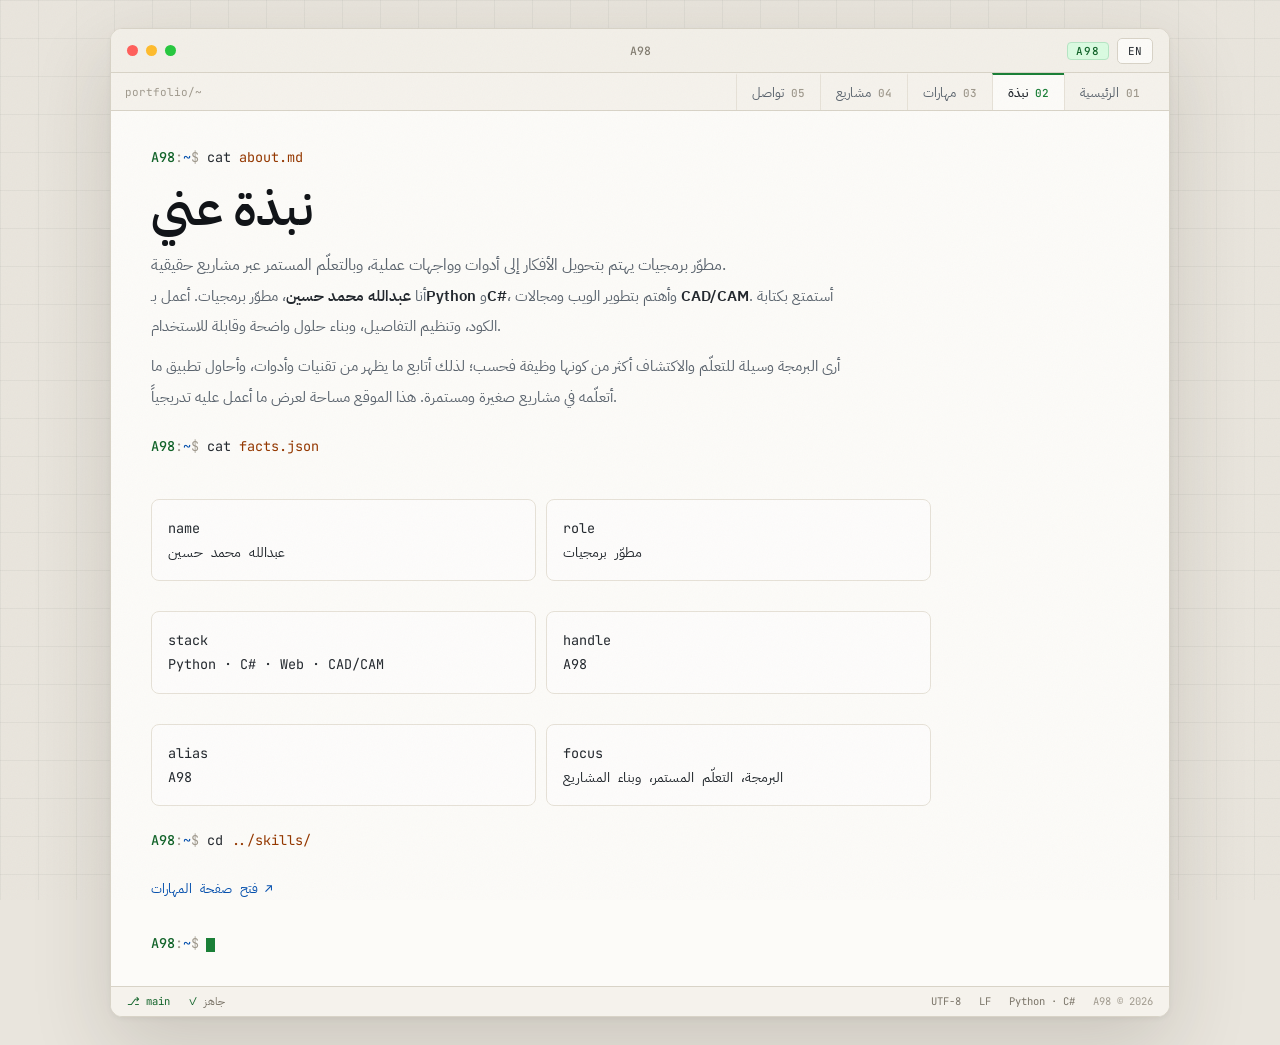
==== about.html @ c4193951 "Add files via upload" ====
<!DOCTYPE html><html lang="ar" dir="rtl"><head><meta charset="UTF-8"><meta name="viewport" content="width=device-width, initial-scale=1.0"><title>نبذة — عبدالله محمد حسين</title><meta name="description" content="نبذة عن عبدالله محمد حسين (A98)، مطوّر برمجيات مهتم بـPython وC# وتطوير الويب ومجال CAD/CAM."><meta name="theme-color" content="#e9e5dd"><link rel="icon" href="data:image/svg+xml,<svg xmlns='http://www.w3.org/2000/svg' viewBox='0 0 64 64'><rect width='64' height='64' rx='12' fill='%23fcfbf8'/><text x='10' y='42' font-family='monospace' font-size='28' fill='%231a7f37'>%3E_</text></svg>"><link rel="preconnect" href="https://fonts.googleapis.com"><link rel="preconnect" href="https://fonts.gstatic.com" crossorigin><link href="https://fonts.googleapis.com/css2?family=IBM+Plex+Sans+Arabic:wght@400;500;600;700&family=JetBrains+Mono:wght@400;500;700&display=swap" rel="stylesheet"><link rel="stylesheet" href="assets/css/styles.css"><script src="assets/js/main.js" defer></script></head><body><div class="grain" aria-hidden="true"><svg xmlns="http://www.w3.org/2000/svg"><filter id="paper-grain"><feTurbulence type="fractalNoise" baseFrequency="0.8" numOctaves="2" stitchTiles="stitch"/></filter><rect width="100%" height="100%" filter="url(#paper-grain)"/></svg></div><div class="page"><div class="window"><header class="titlebar"><div class="lights" aria-hidden="true"><span></span><span></span><span></span></div><span class="window-title">A98</span><div class="header-actions"><span class="window-badge">A98</span><div class="lang-switcher" aria-label="حدد اللغة"><button class="lang-btn" data-lang="en" aria-pressed="true">EN</button></div></div></header><nav class="tabbar" aria-label="التنقل الرئيسي"><div class="tabs"><a class="tab" href="index.html"><span class="tab-icon">01</span>الرئيسية</a><a class="tab active" href="about.html" aria-current="page"><span class="tab-icon">02</span>نبذة</a><a class="tab" href="skills.html"><span class="tab-icon">03</span>مهارات</a><a class="tab" href="projects.html"><span class="tab-icon">04</span>مشاريع</a><a class="tab" href="contact.html"><span class="tab-icon">05</span>تواصل</a></div><span class="tabbar-hint">~/portfolio</span></nav><main class="terminal"><div class="cmd-line"><span class="user">A98</span><span class="punct">:</span><span class="path">~</span><span class="punct">$</span> <span class="command">cat</span> <span class="flag">about.md</span></div><div class="page-body"><h1 class="page-title">نبذة عني</h1><p class="page-lead">مطوّر برمجيات يهتم بتحويل الأفكار إلى أدوات وواجهات عملية، وبالتعلّم المستمر عبر مشاريع حقيقية.</p><div class="prose"><p>أنا <strong>عبدالله محمد حسين</strong>، مطوّر برمجيات. أعمل بـ<strong>Python</strong> و<strong>C#</strong>، وأهتم بتطوير الويب ومجالات <strong>CAD/CAM</strong>. أستمتع بكتابة الكود، وتنظيم التفاصيل، وبناء حلول واضحة وقابلة للاستخدام.</p><p>أرى البرمجة وسيلة للتعلّم والاكتشاف أكثر من كونها وظيفة فحسب؛ لذلك أتابع ما يظهر من تقنيات وأدوات، وأحاول تطبيق ما أتعلّمه في مشاريع صغيرة ومستمرة. هذا الموقع مساحة لعرض ما أعمل عليه تدريجياً.</p></div></div><div class="cmd-line"><span class="user">A98</span><span class="punct">:</span><span class="path">~</span><span class="punct">$</span> <span class="command">cat</span> <span class="flag">facts.json</span></div><dl class="facts"><div class="fact"><dt>name</dt><dd>عبدالله محمد حسين</dd></div><div class="fact"><dt>role</dt><dd>مطوّر برمجيات</dd></div><div class="fact"><dt>stack</dt><dd>Python · C# · Web · CAD/CAM</dd></div><div class="fact"><dt>handle</dt><dd class="ltr">A98</dd></div><div class="fact"><dt>alias</dt><dd>A98</dd></div><div class="fact"><dt>focus</dt><dd>البرمجة، التعلّم المستمر، وبناء المشاريع</dd></div></dl><div class="cmd-line"><span class="user">A98</span><span class="punct">:</span><span class="path">~</span><span class="punct">$</span> <span class="command">cd</span> <span class="flag">../skills/</span></div><div class="out"><a class="cmd-link" href="skills.html">فتح صفحة المهارات <span aria-hidden="true">↗</span></a></div><div class="cmd-line last"><span class="user">A98</span><span class="punct">:</span><span class="path">~</span><span class="punct">$</span><span class="cursor" aria-hidden="true"></span></div></main><footer class="statusbar"><div class="sb-group"><span class="sb-branch">⎇ main</span><span class="sb-ok sb-hide">جاهز</span></div><div class="sb-group sb-right"><span class="sb-hide">UTF-8</span><span class="sb-hide">LF</span><span>Python · C#</span><span>A98 © 2026</span></div></footer></div></div></body>
---- assets/css/styles.css ----
:root{--page:#e9e5dd;--window:#fcfbf8;--chrome:#f2efe8;--chrome-soft:#f5f2ec;--border:#d8d3c7;--border-soft:#e6e1d7;--text:#24292f;--bright:#111418;--muted:#5b646e;--green:#1a7f37;--green-deep:#116329;--green-soft:#dafbe1;--blue:#0550ae;--rust:#953800;--red:#cf222e;--mono:"JetBrains Mono","IBM Plex Sans Arabic",monospace;--sans:"IBM Plex Sans Arabic",system-ui,sans-serif}
*{margin:0;padding:0;box-sizing:border-box}
html{scroll-behavior:smooth}
body{font-family:var(--sans);background:var(--page);color:var(--text);line-height:1.7;overflow-x:hidden}
body::before{content:"";position:fixed;inset:0;z-index:0;pointer-events:none;background-image:linear-gradient(rgba(31,35,40,.045)1px,transparent 1px),linear-gradient(90deg,rgba(31,35,40,.045)1px,transparent 1px);background-size:38px 38px}
.grain{position:fixed;inset:0;z-index:50;pointer-events:none;opacity:.032;mix-blend-mode:multiply}
.grain svg{width:100%;height:100%;display:block}
.ltr{direction:ltr;unicode-bidi:isolate}
::selection{background:#bff0cc;color:#111418}
a:focus-visible,button:focus-visible,input:focus-visible,textarea:focus-visible{outline:2px solid var(--green);outline-offset:3px}
.page{position:relative;z-index:1;display:flex;align-items:center;justify-content:center;padding:28px 20px}
.window{direction:ltr;width:min(1060px,100%);border:1px solid var(--border);border-radius:12px;background:var(--window);box-shadow:0 30px 80px rgba(48,42,30,.16),0 2px 6px rgba(48,42,30,.06);overflow:hidden}
.titlebar{display:grid;grid-template-columns:1fr auto 1fr;align-items:center;height:44px;padding:0 16px;background:var(--chrome);border-bottom:1px solid var(--border)}
.header-actions{grid-column:3;display:flex;align-items:center;gap:8px;justify-self:end}
.lights{display:flex;gap:8px}
.lights span{width:11px;height:11px;border-radius:50%;background:#ded9cd}
.lights span:nth-child(1){background:#ff605c}
.lights span:nth-child(2){background:#febc2e}
.lights span:nth-child(3){background:#28c840}
.window-title{font:500 11.5px var(--mono);color:#837d71;white-space:nowrap}
.window-badge{font:500 11px var(--mono);letter-spacing:.08em;color:var(--green-deep);background:var(--green-soft);border:1px solid #b6e5c4;padding:1px 8px;border-radius:4px}
.tabbar{display:flex;align-items:stretch;height:38px;padding:0 14px;background:var(--chrome-soft);border-bottom:1px solid var(--border);direction:rtl}
.tabs{display:flex;align-items:stretch;flex:1;min-width:0;overflow-x:auto;scrollbar-width:none}
.tabs::-webkit-scrollbar{display:none}
.tab{display:flex;align-items:center;gap:7px;padding:0 15px;border-top:2px solid transparent;border-inline-end:1px solid var(--border-soft);color:var(--muted);font:400 12.5px var(--sans);text-decoration:none;white-space:nowrap;transition:color .2s,background .2s}
.tab:hover{color:var(--text);background:rgba(31,35,40,.035)}
.tab.active{background:var(--window);border-top-color:var(--green);color:var(--text);font-weight:500}
.tab-icon{font:500 11px var(--mono);color:#a09a8e}
.tab.active .tab-icon{color:var(--green)}
.tabbar-hint{display:flex;align-items:center;flex:none;padding-inline-start:14px;color:#a09a8e;font:400 11px var(--mono);white-space:nowrap}
.terminal{min-height:420px;padding:34px 40px 30px;font:400 13.5px/1.8 var(--mono);color:var(--text)}
.cmd-line{margin-top:22px}
.cmd-line:first-child{margin-top:0}
.user{color:var(--green-deep);font-weight:500}
.punct{color:#a09a8e}
.path{color:var(--blue)}
.command{color:var(--text)}
.flag{color:var(--rust)}
.out{margin-top:8px;color:var(--muted);font:.95rem/1.95 var(--sans)}
.alias{display:inline-block;font:500 10.5px/1.5 var(--mono);color:var(--green-deep);background:var(--green-soft);border:1px solid #b6e5c4;border-radius:4px;padding:1px 7px}
.hero-block{margin-top:10px;max-width:780px}
.hero-kicker{display:flex;align-items:center;flex-wrap:wrap;gap:10px;color:var(--muted);font:.9rem var(--sans)}
.hero-title{margin-top:8px;color:var(--bright);font:600 clamp(2.6rem,5.7vw,4.4rem)/1.3 var(--sans)}
.hero-copy{max-width:660px;margin-top:12px;color:var(--muted);font:400 1rem/1.95 var(--sans)}
.hero-copy strong{color:var(--text);font-weight:600}
.chips{display:flex;flex-wrap:wrap;gap:8px;margin-top:16px;list-style:none}
.chip{font:400 11px var(--mono);color:var(--green-deep);background:var(--green-soft);border:1px solid #b6e5c4;border-radius:4px;padding:2px 9px;line-height:1.8}
.page-body{margin-top:8px}
.page-title{color:var(--bright);font:600 clamp(2rem,4.4vw,3rem)/1.35 var(--sans)}
.page-lead{max-width:680px;margin-top:8px;color:var(--muted);font:400 .98rem/1.95 var(--sans)}
.prose{max-width:690px;color:var(--muted);font:400 .95rem/2 var(--sans)}
.prose p+p{margin-top:10px}
.prose strong{color:var(--text);font-weight:600}
.cmd-link{display:inline-flex;align-items:center;gap:7px;margin-top:18px;padding-bottom:2px;border-bottom:1px solid transparent;color:var(--blue);font:400 12.5px var(--mono);text-decoration:none;transition:color .2s,border-color .2s}
.cmd-link:hover{color:var(--green-deep);border-bottom-color:#8fcf9f}
.facts,.dir-grid,.contact-grid,.form-grid{display:grid;grid-template-columns:repeat(2,minmax(0,1fr));gap:10px}
.facts{max-width:780px;margin-top:20px}
.dir-grid{max-width:820px;margin-top:10px}
.contact-grid{max-width:860px;margin-top:20px}
.form-grid{margin-top:10px}
.card-grid{display:grid;grid-template-columns:repeat(3,minmax(0,1fr));gap:10px;max-width:900px;margin-top:20px}
.card-grid.cols-2{grid-template-columns:repeat(2,minmax(0,1fr));max-width:860px}
.card,.fact,.empty-state,.dir-item{padding:16px;border:1px solid var(--border-soft);border-radius:8px;background:rgba(255,255,255,.4)}
.card{margin-top:20px}
.fact{margin-top:20px}
.empty-state{max-width:760px;margin-top:20px;padding:34px 28px;border-style:dashed;background:rgba(255,255,255,.35)}
.dir-item{display:flex;flex-direction:column;gap:4px;text-decoration:none;transition:border-color .2s,background .2s,transform .2s}
.dir-item:hover{border-color:#8fcf9f;background:#f1fbf4;transform:translateY(-1px)}
.dir-top{display:flex;align-items:center;justify-content:space-between;gap:10px}
.dir-name{color:var(--blue);font:400 12.5px var(--mono);direction:ltr;unicode-bidi:isolate}
.dir-arrow{color:#a09a8e;font:400 12px var(--mono);transition:color .2s}
.dir-item:hover .dir-arrow{color:var(--green-deep)}
.dir-desc{color:var(--muted);font:400 .88rem/1.8 var(--sans)}
.card-meta{display:flex;align-items:center;justify-content:space-between;gap:8px;color:#8a8478;font:400 10.5px var(--mono)}
.card-meta .idx{color:#a9a397}
.card h2{margin-top:10px;color:var(--bright);font:600 1.08rem/1.6 var(--sans)}
.card p{margin-top:6px;color:var(--muted);font:400 .87rem/1.9 var(--sans)}
.card .chips{margin-top:10px}
.empty-kicker{display:inline-block;padding:1px 8px;border:1px solid #b6e5c4;border-radius:4px;color:var(--green-deep);background:var(--green-soft);font:400 10.5px var(--mono)}
.empty-state h2{margin-top:12px;color:var(--bright);font:600 clamp(1.7rem,3.5vw,2.3rem)/1.4 var(--sans)}
.empty-state p{max-width:540px;margin-top:8px;color:var(--muted);font:400 .92rem/1.95 var(--sans)}
.btn-row{display:flex;flex-wrap:wrap;gap:8px;margin-top:16px}
.btn,.social-link{display:inline-flex;align-items:center;justify-content:center;gap:7px;padding:8px 14px;border:1px solid var(--border);border-radius:5px;color:var(--text);font:500 12.5px var(--sans);text-decoration:none;cursor:pointer;transition:border-color .2s,background .2s,color .2s}
.btn{background:#fff}
.btn-primary{border-color:var(--text);background:var(--text);color:var(--window)}
.btn:hover,.social-link:hover{border-color:#8fcf9f;background:#f1fbf4;color:var(--green-deep)}
.btn-primary:hover{border-color:var(--green-deep);background:var(--green-deep);color:#fff}
.contact-card h2{margin-top:10px}
.contact-value{display:inline-block;margin-top:4px;border-bottom:1px solid transparent;color:var(--text);font:400 1.08rem var(--mono);text-decoration:none;transition:color .2s,border-color .2s}
.contact-value:hover{color:var(--green-deep);border-bottom-color:#8fcf9f}
.contact-note{margin-top:4px;color:var(--muted);font:400 .85rem/1.8 var(--sans)}
.social-link{padding:8px 10px;color:var(--blue);font:400 11.5px var(--mono)}
.social-link .arrow{color:#a09a8e;font-size:10px}
.social-grid.social-grid-wide{grid-template-columns:repeat(auto-fit,minmax(140px,1fr));max-width:860px;margin-top:10px}
.contact-form+.contact-note{margin-top:10px}
.lang-switcher{display:flex;align-items:center;gap:6px}
.lang-btn{padding:5px 10px;border:1px solid var(--border);border-radius:5px;background:var(--window);color:var(--text);font:400 11px var(--mono);cursor:pointer;transition:border-color .2s,background .2s}
.lang-btn:hover{border-color:var(--green);background:var(--green-soft);color:var(--green-deep)}
.lang-btn.active{border-color:var(--green);background:var(--green-soft);color:var(--green-deep)}
.copy-status{min-height:1.5em;max-width:860px;margin-top:10px;color:var(--green-deep);font:400 11px var(--mono)}
.copy-status.error{color:var(--red)}
.contact-form{max-width:820px;margin-top:10px}
.field{display:flex;flex-direction:column;gap:4px}
.field.full{grid-column:1/-1}
.field label{color:var(--muted);font:400 11px var(--mono)}
.field input,.field textarea{width:100%;padding:9px 11px;border:1px solid var(--border);border-radius:5px;background:rgba(255,255,255,.55);color:var(--text);font:.92rem var(--sans);outline:none;transition:border-color .2s,box-shadow .2s}
.field input:focus,.field textarea:focus{border-color:var(--green);box-shadow:0 0 0 3px rgba(26,127,55,.09)}
.field textarea{min-height:120px;resize:vertical;line-height:1.9}
.form-actions{display:flex;align-items:center;flex-wrap:wrap;gap:12px;margin-top:10px}
.form-status{color:var(--green-deep);font:400 11px var(--mono)}
.form-status.error{color:var(--red)}
.cursor{display:inline-block;width:9px;height:1.05em;margin-inline-start:7px;background:var(--green);vertical-align:text-bottom;animation:blink 1.1s steps(1) infinite}
@keyframes blink{0%,49%{opacity:1}50%,100%{opacity:0}}
.cmd-line.last{margin-top:28px;align-items:center}
.statusbar{display:flex;align-items:center;justify-content:space-between;gap:16px;height:30px;padding:0 16px;background:var(--chrome-soft);border-top:1px solid var(--border);font:400 10.5px var(--mono);color:#7b7569}
.sb-group{display:flex;align-items:center;gap:18px}
.sb-branch{color:var(--green-deep)}
.sb-ok::before{content:"✓ ";color:var(--green-deep)}
.sb-right span:last-child{color:#a09a8e}
@media (max-width:900px){.card-grid,.card-grid.cols-2{grid-template-columns:1fr}.contact-grid{grid-template-columns:1fr}}
@media (max-width:720px){.page{align-items:flex-start;padding:10px}.window{margin-block:auto;border-radius:10px}.titlebar{grid-template-columns:1fr auto;height:40px;padding:0 13px}.window-title{display:none}.tabbar{height:38px;padding:0 8px}.tab{padding:0 12px;font-size:12px}.tabbar-hint{display:none}.terminal{min-height:0;padding:22px 17px 24px;font-size:12px}.cmd-line{margin-top:18px}.hero-title{font-size:clamp(2.2rem,10vw,3.2rem)}.page-title{font-size:1.9rem}.hero-copy,.page-lead{font-size:.9rem}.prose,.out{font-size:.88rem}.dir-grid,.facts,.form-grid,.social-grid{grid-template-columns:1fr}.card{padding:14px}.empty-state{padding:26px 18px}.field input,.field textarea{font-size:16px}.statusbar{padding:0 12px;font-size:10px}.sb-group{gap:12px}.sb-hide{display:none}}
@media (max-width:480px){.chip{font-size:10.5px}.btn{font-size:12px}.card-meta{flex-wrap:wrap}}
@media (prefers-reduced-motion:reduce){html{scroll-behavior:auto}.cursor{animation:none}*,*::before,*::after{transition:none!important}}
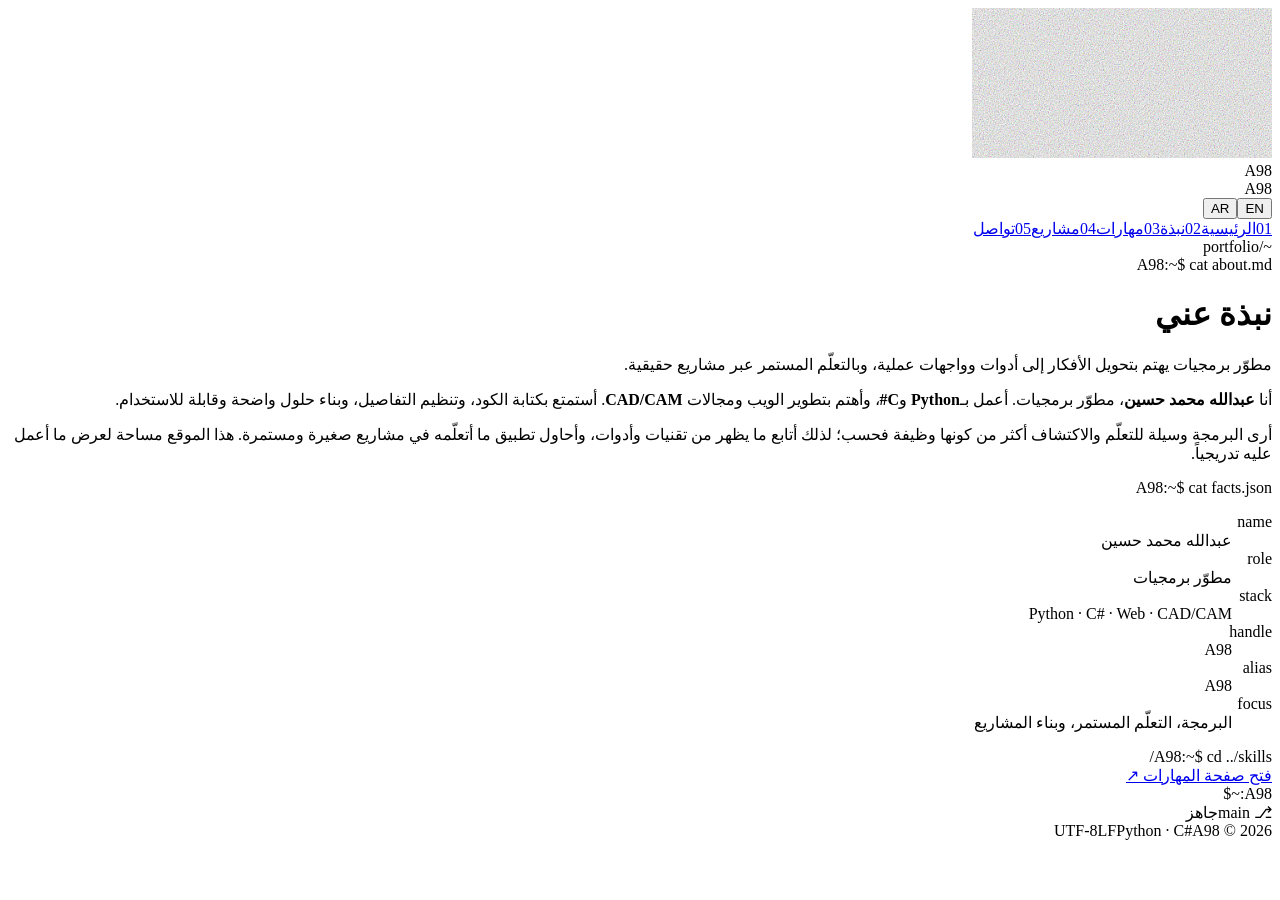
==== commit 2d902f5d: "Create about.html" ====
--- a/about.html
+++ b/about.html
@@ -1 +1 @@
-<!DOCTYPE html><html lang="ar" dir="rtl"><head><meta charset="UTF-8"><meta name="viewport" content="width=device-width, initial-scale=1.0"><title>نبذة — عبدالله محمد حسين</title><meta name="description" content="نبذة عن عبدالله محمد حسين (A98)، مطوّر برمجيات مهتم بـPython وC# وتطوير الويب ومجال CAD/CAM."><meta name="theme-color" content="#e9e5dd"><link rel="icon" href="data:image/svg+xml,<svg xmlns='http://www.w3.org/2000/svg' viewBox='0 0 64 64'><rect width='64' height='64' rx='12' fill='%23fcfbf8'/><text x='10' y='42' font-family='monospace' font-size='28' fill='%231a7f37'>%3E_</text></svg>"><link rel="preconnect" href="https://fonts.googleapis.com"><link rel="preconnect" href="https://fonts.gstatic.com" crossorigin><link href="https://fonts.googleapis.com/css2?family=IBM+Plex+Sans+Arabic:wght@400;500;600;700&family=JetBrains+Mono:wght@400;500;700&display=swap" rel="stylesheet"><link rel="stylesheet" href="assets/css/styles.css"><script src="assets/js/main.js" defer></script></head><body><div class="grain" aria-hidden="true"><svg xmlns="http://www.w3.org/2000/svg"><filter id="paper-grain"><feTurbulence type="fractalNoise" baseFrequency="0.8" numOctaves="2" stitchTiles="stitch"/></filter><rect width="100%" height="100%" filter="url(#paper-grain)"/></svg></div><div class="page"><div class="window"><header class="titlebar"><div class="lights" aria-hidden="true"><span></span><span></span><span></span></div><span class="window-title">A98</span><div class="header-actions"><span class="window-badge">A98</span><div class="lang-switcher" aria-label="حدد اللغة"><button class="lang-btn" data-lang="en" aria-pressed="true">EN</button></div></div></header><nav class="tabbar" aria-label="التنقل الرئيسي"><div class="tabs"><a class="tab" href="index.html"><span class="tab-icon">01</span>الرئيسية</a><a class="tab active" href="about.html" aria-current="page"><span class="tab-icon">02</span>نبذة</a><a class="tab" href="skills.html"><span class="tab-icon">03</span>مهارات</a><a class="tab" href="projects.html"><span class="tab-icon">04</span>مشاريع</a><a class="tab" href="contact.html"><span class="tab-icon">05</span>تواصل</a></div><span class="tabbar-hint">~/portfolio</span></nav><main class="terminal"><div class="cmd-line"><span class="user">A98</span><span class="punct">:</span><span class="path">~</span><span class="punct">$</span> <span class="command">cat</span> <span class="flag">about.md</span></div><div class="page-body"><h1 class="page-title">نبذة عني</h1><p class="page-lead">مطوّر برمجيات يهتم بتحويل الأفكار إلى أدوات وواجهات عملية، وبالتعلّم المستمر عبر مشاريع حقيقية.</p><div class="prose"><p>أنا <strong>عبدالله محمد حسين</strong>، مطوّر برمجيات. أعمل بـ<strong>Python</strong> و<strong>C#</strong>، وأهتم بتطوير الويب ومجالات <strong>CAD/CAM</strong>. أستمتع بكتابة الكود، وتنظيم التفاصيل، وبناء حلول واضحة وقابلة للاستخدام.</p><p>أرى البرمجة وسيلة للتعلّم والاكتشاف أكثر من كونها وظيفة فحسب؛ لذلك أتابع ما يظهر من تقنيات وأدوات، وأحاول تطبيق ما أتعلّمه في مشاريع صغيرة ومستمرة. هذا الموقع مساحة لعرض ما أعمل عليه تدريجياً.</p></div></div><div class="cmd-line"><span class="user">A98</span><span class="punct">:</span><span class="path">~</span><span class="punct">$</span> <span class="command">cat</span> <span class="flag">facts.json</span></div><dl class="facts"><div class="fact"><dt>name</dt><dd>عبدالله محمد حسين</dd></div><div class="fact"><dt>role</dt><dd>مطوّر برمجيات</dd></div><div class="fact"><dt>stack</dt><dd>Python · C# · Web · CAD/CAM</dd></div><div class="fact"><dt>handle</dt><dd class="ltr">A98</dd></div><div class="fact"><dt>alias</dt><dd>A98</dd></div><div class="fact"><dt>focus</dt><dd>البرمجة، التعلّم المستمر، وبناء المشاريع</dd></div></dl><div class="cmd-line"><span class="user">A98</span><span class="punct">:</span><span class="path">~</span><span class="punct">$</span> <span class="command">cd</span> <span class="flag">../skills/</span></div><div class="out"><a class="cmd-link" href="skills.html">فتح صفحة المهارات <span aria-hidden="true">↗</span></a></div><div class="cmd-line last"><span class="user">A98</span><span class="punct">:</span><span class="path">~</span><span class="punct">$</span><span class="cursor" aria-hidden="true"></span></div></main><footer class="statusbar"><div class="sb-group"><span class="sb-branch">⎇ main</span><span class="sb-ok sb-hide">جاهز</span></div><div class="sb-group sb-right"><span class="sb-hide">UTF-8</span><span class="sb-hide">LF</span><span>Python · C#</span><span>A98 © 2026</span></div></footer></div></div></body>+<!DOCTYPE html><html lang="ar" dir="rtl"><head><meta charset="UTF-8"><meta name="viewport" content="width=device-width, initial-scale=1.0"><title>نبذة — عبدالله محمد حسين</title><meta name="description" content="نبذة عن عبدالله محمد حسين (A98)، مطوّر برمجيات مهتم بـPython وC# وتطوير الويب ومجال CAD/CAM."><meta name="theme-color" content="#e9e5dd"><link rel="icon" href="data:image/svg+xml,<svg xmlns='http://www.w3.org/2000/svg' viewBox='0 0 64 64'><rect width='64' height='64' rx='12' fill='%23fcfbf8'/><text x='10' y='42' font-family='monospace' font-size='28' fill='%231a7f37'>%3E_</text></svg>"><link rel="preconnect" href="https://fonts.googleapis.com"><link rel="preconnect" href="https://fonts.gstatic.com" crossorigin><link href="https://fonts.googleapis.com/css2?family=IBM+Plex+Sans+Arabic:wght@400;500;600;700&family=JetBrains+Mono:wght@400;500;700&display=swap" rel="stylesheet"><link rel="stylesheet" href="assets/css/styles.css"><script src="assets/js/translations.js"></script><script src="assets/js/main.js" defer></script><meta property="og:title" content="نبذة — عبدالله محمد حسين"><meta property="og:description" content="نبذة عن عبدالله محمد حسين (A98)، مطوّر برمجيات مهتم بـPython وC# وتطوير الويب ومجال CAD/CAM."><meta property="og:type" content="website"><meta property="og:url" content="https://a98.dev/about.html"><meta name="twitter:card" content="summary_large_image"><meta name="twitter:title" content="نبذة — عبدالله محمد حسين"><meta name="twitter:description" content="نبذة عن عبدالله محمد حسين (A98)، مطوّر برمجيات مهتم بـPython وC# وتطوير الويب ومجال CAD/CAM."></head><body><div class="grain" aria-hidden="true"><svg xmlns="http://www.w3.org/2000/svg"><filter id="paper-grain"><feTurbulence type="fractalNoise" baseFrequency="0.8" numOctaves="2" stitchTiles="stitch"/></filter><rect width="100%" height="100%" filter="url(#paper-grain)"/></svg></div><div class="page"><div class="window"><header class="titlebar"><div class="lights" aria-hidden="true"><span></span><span></span><span></span></div><span class="window-title">A98</span><div class="header-actions"><span class="window-badge">A98</span><div class="lang-switcher" aria-label="حدد اللغة"><button class="lang-btn" data-lang="en" aria-pressed="true">EN</button><button class="lang-btn" data-lang="ar" aria-pressed="false">AR</button></div></div></header><nav class="tabbar" aria-label="التنقل الرئيسي"><div class="tabs"><a class="tab" href="index.html" data-key="nav_home"><span class="tab-icon">01</span>الرئيسية</a><a class="tab active" href="about.html" aria-current="page" data-key="nav_about"><span class="tab-icon">02</span>نبذة</a><a class="tab" href="skills.html" data-key="nav_skills"><span class="tab-icon">03</span>مهارات</a><a class="tab" href="projects.html" data-key="nav_projects"><span class="tab-icon">04</span>مشاريع</a><a class="tab" href="contact.html" data-key="nav_contact"><span class="tab-icon">05</span>تواصل</a></div><span class="tabbar-hint">~/portfolio</span></nav><main class="terminal"><div class="cmd-line"><span class="user">A98</span><span class="punct">:</span><span class="path">~</span><span class="punct">$</span> <span class="command">cat</span> <span class="flag">about.md</span></div><div class="page-body"><h1 class="page-title" data-key="page_about_title">نبذة عني</h1><p class="page-lead" data-key="page_about_lead">مطوّر برمجيات يهتم بتحويل الأفكار إلى أدوات وواجهات عملية، وبالتعلّم المستمر عبر مشاريع حقيقية.</p><div class="prose"><p data-key="about_prose_1">أنا <strong>عبدالله محمد حسين</strong>، مطوّر برمجيات. أعمل بـ<strong>Python</strong> و<strong>C#</strong>، وأهتم بتطوير الويب ومجالات <strong>CAD/CAM</strong>. أستمتع بكتابة الكود، وتنظيم التفاصيل، وبناء حلول واضحة وقابلة للاستخدام.</p><p data-key="about_prose_2">أرى البرمجة وسيلة للتعلّم والاكتشاف أكثر من كونها وظيفة فحسب؛ لذلك أتابع ما يظهر من تقنيات وأدوات، وأحاول تطبيق ما أتعلّمه في مشاريع صغيرة ومستمرة. هذا الموقع مساحة لعرض ما أعمل عليه تدريجياً.</p></div></div><div class="cmd-line"><span class="user">A98</span><span class="punct">:</span><span class="path">~</span><span class="punct">$</span> <span class="command">cat</span> <span class="flag">facts.json</span></div><dl class="facts"><div class="fact"><dt data-key="fact_name_label">name</dt><dd data-key="fact_name">عبدالله محمد حسين</dd></div><div class="fact"><dt data-key="fact_role_label">role</dt><dd data-key="fact_role">مطوّر برمجيات</dd></div><div class="fact"><dt data-key="fact_stack_label">stack</dt><dd data-key="fact_stack">Python · C# · Web · CAD/CAM</dd></div><div class="fact"><dt data-key="fact_handle_label">handle</dt><dd class="ltr" data-key="fact_handle">A98</dd></div><div class="fact"><dt data-key="fact_alias_label">alias</dt><dd data-key="fact_alias">A98</dd></div><div class="fact"><dt data-key="fact_focus_label">focus</dt><dd data-key="fact_focus">البرمجة، التعلّم المستمر، وبناء المشاريع</dd></div></dl><div class="cmd-line"><span class="user">A98</span><span class="punct">:</span><span class="path">~</span><span class="punct">$</span> <span class="command">cd</span> <span class="flag">../skills/</span></div><div class="out"><a class="cmd-link" href="skills.html" data-key="about_link_skills">فتح صفحة المهارات <span aria-hidden="true">↗</span></a></div><div class="cmd-line last"><span class="user">A98</span><span class="punct">:</span><span class="path">~</span><span class="punct">$</span><span class="cursor" aria-hidden="true"></span></div></main><footer class="statusbar"><div class="sb-group"><span class="sb-branch" data-key="statusbar_branch">⎇ main</span><span class="sb-ok sb-hide" data-key="statusbar_ready">جاهز</span></div><div class="sb-group sb-right"><span class="sb-hide" data-key="statusbar_utf8">UTF-8</span><span class="sb-hide" data-key="statusbar_lf">LF</span><span data-key="statusbar_tech">Python · C#</span><span data-key="statusbar_copyright">A98 © 2026</span></div></footer></div></div></body>
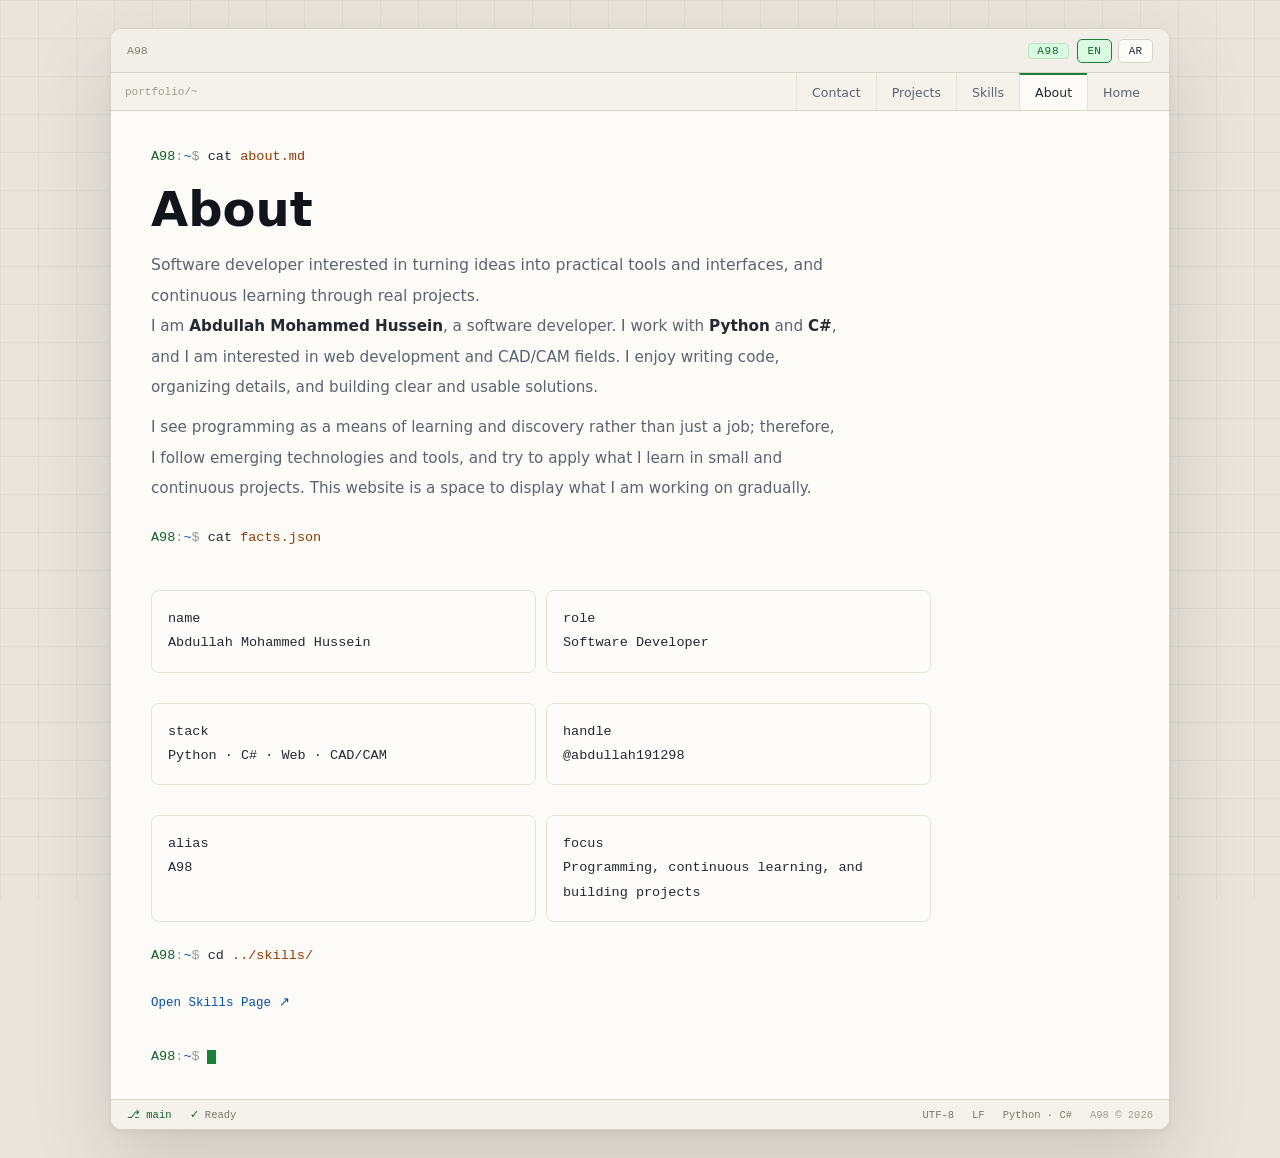
==== commit 24df2322: "Update about.html" ====
--- a/about.html
+++ b/about.html
@@ -1 +1,70 @@
-<!DOCTYPE html><html lang="ar" dir="rtl"><head><meta charset="UTF-8"><meta name="viewport" content="width=device-width, initial-scale=1.0"><title>نبذة — عبدالله محمد حسين</title><meta name="description" content="نبذة عن عبدالله محمد حسين (A98)، مطوّر برمجيات مهتم بـPython وC# وتطوير الويب ومجال CAD/CAM."><meta name="theme-color" content="#e9e5dd"><link rel="icon" href="data:image/svg+xml,<svg xmlns='http://www.w3.org/2000/svg' viewBox='0 0 64 64'><rect width='64' height='64' rx='12' fill='%23fcfbf8'/><text x='10' y='42' font-family='monospace' font-size='28' fill='%231a7f37'>%3E_</text></svg>"><link rel="preconnect" href="https://fonts.googleapis.com"><link rel="preconnect" href="https://fonts.gstatic.com" crossorigin><link href="https://fonts.googleapis.com/css2?family=IBM+Plex+Sans+Arabic:wght@400;500;600;700&family=JetBrains+Mono:wght@400;500;700&display=swap" rel="stylesheet"><link rel="stylesheet" href="assets/css/styles.css"><script src="assets/js/translations.js"></script><script src="assets/js/main.js" defer></script><meta property="og:title" content="نبذة — عبدالله محمد حسين"><meta property="og:description" content="نبذة عن عبدالله محمد حسين (A98)، مطوّر برمجيات مهتم بـPython وC# وتطوير الويب ومجال CAD/CAM."><meta property="og:type" content="website"><meta property="og:url" content="https://a98.dev/about.html"><meta name="twitter:card" content="summary_large_image"><meta name="twitter:title" content="نبذة — عبدالله محمد حسين"><meta name="twitter:description" content="نبذة عن عبدالله محمد حسين (A98)، مطوّر برمجيات مهتم بـPython وC# وتطوير الويب ومجال CAD/CAM."></head><body><div class="grain" aria-hidden="true"><svg xmlns="http://www.w3.org/2000/svg"><filter id="paper-grain"><feTurbulence type="fractalNoise" baseFrequency="0.8" numOctaves="2" stitchTiles="stitch"/></filter><rect width="100%" height="100%" filter="url(#paper-grain)"/></svg></div><div class="page"><div class="window"><header class="titlebar"><div class="lights" aria-hidden="true"><span></span><span></span><span></span></div><span class="window-title">A98</span><div class="header-actions"><span class="window-badge">A98</span><div class="lang-switcher" aria-label="حدد اللغة"><button class="lang-btn" data-lang="en" aria-pressed="true">EN</button><button class="lang-btn" data-lang="ar" aria-pressed="false">AR</button></div></div></header><nav class="tabbar" aria-label="التنقل الرئيسي"><div class="tabs"><a class="tab" href="index.html" data-key="nav_home"><span class="tab-icon">01</span>الرئيسية</a><a class="tab active" href="about.html" aria-current="page" data-key="nav_about"><span class="tab-icon">02</span>نبذة</a><a class="tab" href="skills.html" data-key="nav_skills"><span class="tab-icon">03</span>مهارات</a><a class="tab" href="projects.html" data-key="nav_projects"><span class="tab-icon">04</span>مشاريع</a><a class="tab" href="contact.html" data-key="nav_contact"><span class="tab-icon">05</span>تواصل</a></div><span class="tabbar-hint">~/portfolio</span></nav><main class="terminal"><div class="cmd-line"><span class="user">A98</span><span class="punct">:</span><span class="path">~</span><span class="punct">$</span> <span class="command">cat</span> <span class="flag">about.md</span></div><div class="page-body"><h1 class="page-title" data-key="page_about_title">نبذة عني</h1><p class="page-lead" data-key="page_about_lead">مطوّر برمجيات يهتم بتحويل الأفكار إلى أدوات وواجهات عملية، وبالتعلّم المستمر عبر مشاريع حقيقية.</p><div class="prose"><p data-key="about_prose_1">أنا <strong>عبدالله محمد حسين</strong>، مطوّر برمجيات. أعمل بـ<strong>Python</strong> و<strong>C#</strong>، وأهتم بتطوير الويب ومجالات <strong>CAD/CAM</strong>. أستمتع بكتابة الكود، وتنظيم التفاصيل، وبناء حلول واضحة وقابلة للاستخدام.</p><p data-key="about_prose_2">أرى البرمجة وسيلة للتعلّم والاكتشاف أكثر من كونها وظيفة فحسب؛ لذلك أتابع ما يظهر من تقنيات وأدوات، وأحاول تطبيق ما أتعلّمه في مشاريع صغيرة ومستمرة. هذا الموقع مساحة لعرض ما أعمل عليه تدريجياً.</p></div></div><div class="cmd-line"><span class="user">A98</span><span class="punct">:</span><span class="path">~</span><span class="punct">$</span> <span class="command">cat</span> <span class="flag">facts.json</span></div><dl class="facts"><div class="fact"><dt data-key="fact_name_label">name</dt><dd data-key="fact_name">عبدالله محمد حسين</dd></div><div class="fact"><dt data-key="fact_role_label">role</dt><dd data-key="fact_role">مطوّر برمجيات</dd></div><div class="fact"><dt data-key="fact_stack_label">stack</dt><dd data-key="fact_stack">Python · C# · Web · CAD/CAM</dd></div><div class="fact"><dt data-key="fact_handle_label">handle</dt><dd class="ltr" data-key="fact_handle">A98</dd></div><div class="fact"><dt data-key="fact_alias_label">alias</dt><dd data-key="fact_alias">A98</dd></div><div class="fact"><dt data-key="fact_focus_label">focus</dt><dd data-key="fact_focus">البرمجة، التعلّم المستمر، وبناء المشاريع</dd></div></dl><div class="cmd-line"><span class="user">A98</span><span class="punct">:</span><span class="path">~</span><span class="punct">$</span> <span class="command">cd</span> <span class="flag">../skills/</span></div><div class="out"><a class="cmd-link" href="skills.html" data-key="about_link_skills">فتح صفحة المهارات <span aria-hidden="true">↗</span></a></div><div class="cmd-line last"><span class="user">A98</span><span class="punct">:</span><span class="path">~</span><span class="punct">$</span><span class="cursor" aria-hidden="true"></span></div></main><footer class="statusbar"><div class="sb-group"><span class="sb-branch" data-key="statusbar_branch">⎇ main</span><span class="sb-ok sb-hide" data-key="statusbar_ready">جاهز</span></div><div class="sb-group sb-right"><span class="sb-hide" data-key="statusbar_utf8">UTF-8</span><span class="sb-hide" data-key="statusbar_lf">LF</span><span data-key="statusbar_tech">Python · C#</span><span data-key="statusbar_copyright">A98 © 2026</span></div></footer></div></div></body>+<!DOCTYPE html>
+<html lang="ar" dir="rtl">
+<head>
+<meta charset="UTF-8">
+<meta name="viewport" content="width=device-width, initial-scale=1.0">
+<title>نبذة — عبدالله محمد حسين</title>
+<meta name="description" content="نبذة عن عبدالله محمد حسين (A98)، مطوّر برمجيات مهتم بـPython وC# وتطوير الويب ومجال CAD/CAM.">
+<meta name="theme-color" content="#f1eee5">
+<link rel="icon" href="data:image/svg+xml,<svg xmlns='http://www.w3.org/2000/svg' viewBox='0 0 64 64'><rect width='64' height='64' rx='12' fill='%230d0d0d'/><text x='10' y='42' font-family='monospace' font-size='28' fill='%23ff4f1f'>%3E_</text></svg>">
+<link rel="stylesheet" href="assets/css/styles.css">
+<script src="assets/js/translations.js"></script>
+<script src="assets/js/main.js" defer></script>
+<script src="assets/js/enhancements.js" defer></script>
+<meta property="og:title" content="نبذة — عبدالله محمد حسين">
+<meta property="og:description" content="نبذة عن عبدالله محمد حسين (A98)، مطوّر برمجيات مهتم بـPython وC# وتطوير الويب ومجال CAD/CAM.">
+<meta property="og:type" content="website">
+<meta property="og:url" content="https://a98.dev/about.html">
+<meta name="twitter:card" content="summary_large_image">
+<meta name="twitter:title" content="نبذة — عبدالله محمد حسين">
+<meta name="twitter:description" content="نبذة عن عبدالله محمد حسين (A98)، مطوّر برمجيات مهتم بـPython وC# وتطوير الويب ومجال CAD/CAM.">
+</head>
+<body>
+<div class="page"><div class="window">
+<header class="titlebar">
+  <span class="window-title">A98</span>
+  <div class="header-actions">
+    <span class="window-badge">A98</span>
+    <div class="lang-switcher" aria-label="حدد اللغة">
+      <button class="lang-btn" data-lang="en" aria-pressed="true">EN</button>
+      <button class="lang-btn" data-lang="ar" aria-pressed="false">AR</button>
+    </div>
+  </div>
+</header>
+<nav class="tabbar" aria-label="التنقل الرئيسي"><div class="tabs">
+  <a class="tab" href="index.html" data-key="nav_home"><span class="tab-icon">01</span>الرئيسية</a>
+  <a class="tab active" href="about.html" aria-current="page" data-key="nav_about"><span class="tab-icon">02</span>نبذة</a>
+  <a class="tab" href="skills.html" data-key="nav_skills"><span class="tab-icon">03</span>مهارات</a>
+  <a class="tab" href="projects.html" data-key="nav_projects"><span class="tab-icon">04</span>مشاريع</a>
+  <a class="tab" href="contact.html" data-key="nav_contact"><span class="tab-icon">05</span>تواصل</a>
+</div><span class="tabbar-hint">~/portfolio</span></nav>
+<main class="terminal">
+  <div class="cmd-line"><span class="user">A98</span><span class="punct">:</span><span class="path">~</span><span class="punct">$</span> <span class="command">cat</span> <span class="flag">about.md</span></div>
+  <div class="page-body">
+    <h1 class="page-title" data-key="page_about_title">نبذة عني</h1>
+    <p class="page-lead" data-key="page_about_lead">مطوّر برمجيات يهتم بتحويل الأفكار إلى أدوات وواجهات عملية، وبالتعلّم المستمر عبر مشاريع حقيقية.</p>
+    <div class="prose">
+      <p data-key="about_prose_1">أنا <strong>عبدالله محمد حسين</strong>، مطوّر برمجيات. أعمل بـ<strong>Python</strong> و<strong>C#</strong>، وأهتم بتطوير الويب ومجالات <strong>CAD/CAM</strong>. أستمتع بكتابة الكود، وتنظيم التفاصيل، وبناء حلول واضحة وقابلة للاستخدام.</p>
+      <p data-key="about_prose_2">أرى البرمجة وسيلة للتعلّم والاكتشاف أكثر من كونها وظيفة فحسب؛ لذلك أتابع ما يظهر من تقنيات وأدوات، وأحاول تطبيق ما أتعلّمه في مشاريع صغيرة ومستمرة. هذا الموقع مساحة لعرض ما أعمل عليه تدريجياً.</p>
+    </div>
+  </div>
+  <div class="cmd-line"><span class="user">A98</span><span class="punct">:</span><span class="path">~</span><span class="punct">$</span> <span class="command">cat</span> <span class="flag">facts.json</span></div>
+  <dl class="facts">
+    <div class="fact"><dt data-key="fact_name_label">name</dt><dd data-key="fact_name">عبدالله محمد حسين</dd></div>
+    <div class="fact"><dt data-key="fact_role_label">role</dt><dd data-key="fact_role">مطوّر برمجيات</dd></div>
+    <div class="fact"><dt data-key="fact_stack_label">stack</dt><dd data-key="fact_stack">Python · C# · Web · CAD/CAM</dd></div>
+    <div class="fact"><dt data-key="fact_handle_label">handle</dt><dd class="ltr" data-key="fact_handle">A98</dd></div>
+    <div class="fact"><dt data-key="fact_alias_label">alias</dt><dd data-key="fact_alias">A98</dd></div>
+    <div class="fact"><dt data-key="fact_focus_label">focus</dt><dd data-key="fact_focus">البرمجة، التعلّم المستمر، وبناء المشاريع</dd></div>
+  </dl>
+  <div class="cmd-line"><span class="user">A98</span><span class="punct">:</span><span class="path">~</span><span class="punct">$</span> <span class="command">cd</span> <span class="flag">../skills/</span></div>
+  <div class="out"><a class="cmd-link" href="skills.html" data-key="about_link_skills">فتح صفحة المهارات <span aria-hidden="true">↗</span></a></div>
+  <div class="cmd-line last"><span class="user">A98</span><span class="punct">:</span><span class="path">~</span><span class="punct">$</span><span class="cursor" aria-hidden="true"></span></div>
+</main>
+<footer class="statusbar">
+  <div class="sb-group"><span class="sb-branch" data-key="statusbar_branch">⎇ main</span><span class="sb-ok sb-hide" data-key="statusbar_ready">جاهز</span></div>
+  <div class="sb-group sb-right"><span class="sb-hide" data-key="statusbar_utf8">UTF-8</span><span class="sb-hide" data-key="statusbar_lf">LF</span><span data-key="statusbar_tech">Python · C#</span><span data-key="statusbar_copyright">A98 © 2026</span></div>
+</footer>
+</div></div>
+</body>
+</html>
--- a/assets/css/styles.css
+++ b/assets/css/styles.css
@@ -0,0 +1,123 @@
+:root{--page:#e9e5dd;--window:#fcfbf8;--chrome:#f2efe8;--chrome-soft:#f5f2ec;--border:#d8d3c7;--border-soft:#e6e1d7;--text:#24292f;--bright:#111418;--muted:#5b646e;--green:#1a7f37;--green-deep:#116329;--green-soft:#dafbe1;--blue:#0550ae;--rust:#953800;--red:#cf222e;--mono:"JetBrains Mono","IBM Plex Sans Arabic",monospace;--sans:"IBM Plex Sans Arabic",system-ui,sans-serif}
+*{margin:0;padding:0;box-sizing:border-box}
+html{scroll-behavior:smooth}
+body{font-family:var(--sans);background:var(--page);color:var(--text);line-height:1.7;overflow-x:hidden}
+body::before{content:"";position:fixed;inset:0;z-index:0;pointer-events:none;background-image:linear-gradient(rgba(31,35,40,.045)1px,transparent 1px),linear-gradient(90deg,rgba(31,35,40,.045)1px,transparent 1px);background-size:38px 38px}
+.grain{position:fixed;inset:0;z-index:50;pointer-events:none;opacity:.032;mix-blend-mode:multiply}
+.grain svg{width:100%;height:100%;display:block}
+.ltr{direction:ltr;unicode-bidi:isolate}
+::selection{background:#bff0cc;color:#111418}
+a:focus-visible,button:focus-visible,input:focus-visible,textarea:focus-visible{outline:2px solid var(--green);outline-offset:3px}
+.page{position:relative;z-index:1;display:flex;align-items:center;justify-content:center;padding:28px 20px}
+.window{direction:ltr;width:min(1060px,100%);border:1px solid var(--border);border-radius:12px;background:var(--window);box-shadow:0 30px 80px rgba(48,42,30,.16),0 2px 6px rgba(48,42,30,.06);overflow:hidden}
+.titlebar{display:grid;grid-template-columns:1fr auto 1fr;align-items:center;height:44px;padding:0 16px;background:var(--chrome);border-bottom:1px solid var(--border)}
+.header-actions{grid-column:3;display:flex;align-items:center;gap:8px;justify-self:end}
+.lights{display:flex;gap:8px}
+.lights span{width:11px;height:11px;border-radius:50%;background:#ded9cd}
+.lights span:nth-child(1){background:#ff605c}
+.lights span:nth-child(2){background:#febc2e}
+.lights span:nth-child(3){background:#28c840}
+.window-title{font:500 11.5px var(--mono);color:#837d71;white-space:nowrap}
+.window-badge{font:500 11px var(--mono);letter-spacing:.08em;color:var(--green-deep);background:var(--green-soft);border:1px solid #b6e5c4;padding:1px 8px;border-radius:4px}
+.tabbar{display:flex;align-items:stretch;height:38px;padding:0 14px;background:var(--chrome-soft);border-bottom:1px solid var(--border);direction:rtl}
+.tabs{display:flex;align-items:stretch;flex:1;min-width:0;overflow-x:auto;scrollbar-width:none}
+.tabs::-webkit-scrollbar{display:none}
+.tab{display:flex;align-items:center;gap:7px;padding:0 15px;border-top:2px solid transparent;border-inline-end:1px solid var(--border-soft);color:var(--muted);font:400 12.5px var(--sans);text-decoration:none;white-space:nowrap;transition:color .2s,background .2s}
+.tab:hover{color:var(--text);background:rgba(31,35,40,.035)}
+.tab.active{background:var(--window);border-top-color:var(--green);color:var(--text);font-weight:500}
+.tab-icon{font:500 11px var(--mono);color:#a09a8e}
+.tab.active .tab-icon{color:var(--green)}
+.tabbar-hint{display:flex;align-items:center;flex:none;padding-inline-start:14px;color:#a09a8e;font:400 11px var(--mono);white-space:nowrap}
+.terminal{min-height:420px;padding:34px 40px 30px;font:400 13.5px/1.8 var(--mono);color:var(--text)}
+.cmd-line{margin-top:22px}
+.cmd-line:first-child{margin-top:0}
+.user{color:var(--green-deep);font-weight:500}
+.punct{color:#a09a8e}
+.path{color:var(--blue)}
+.command{color:var(--text)}
+.flag{color:var(--rust)}
+.out{margin-top:8px;color:var(--muted);font:.95rem/1.95 var(--sans)}
+.alias{display:inline-block;font:500 10.5px/1.5 var(--mono);color:var(--green-deep);background:var(--green-soft);border:1px solid #b6e5c4;border-radius:4px;padding:1px 7px}
+.hero-block{margin-top:10px;max-width:780px}
+.hero-kicker{display:flex;align-items:center;flex-wrap:wrap;gap:10px;color:var(--muted);font:.9rem var(--sans)}
+.hero-title{margin-top:8px;color:var(--bright);font:600 clamp(2.6rem,5.7vw,4.4rem)/1.3 var(--sans)}
+.hero-copy{max-width:660px;margin-top:12px;color:var(--muted);font:400 1rem/1.95 var(--sans)}
+.hero-copy strong{color:var(--text);font-weight:600}
+.chips{display:flex;flex-wrap:wrap;gap:8px;margin-top:16px;list-style:none}
+.chip{font:400 11px var(--mono);color:var(--green-deep);background:var(--green-soft);border:1px solid #b6e5c4;border-radius:4px;padding:2px 9px;line-height:1.8}
+.page-body{margin-top:8px}
+.page-title{color:var(--bright);font:600 clamp(2rem,4.4vw,3rem)/1.35 var(--sans)}
+.page-lead{max-width:680px;margin-top:8px;color:var(--muted);font:400 .98rem/1.95 var(--sans)}
+.prose{max-width:690px;color:var(--muted);font:400 .95rem/2 var(--sans)}
+.prose p+p{margin-top:10px}
+.prose strong{color:var(--text);font-weight:600}
+.cmd-link{display:inline-flex;align-items:center;gap:7px;margin-top:18px;padding-bottom:2px;border-bottom:1px solid transparent;color:var(--blue);font:400 12.5px var(--mono);text-decoration:none;transition:color .2s,border-color .2s}
+.cmd-link:hover{color:var(--green-deep);border-bottom-color:#8fcf9f}
+.facts,.dir-grid,.contact-grid,.form-grid{display:grid;grid-template-columns:repeat(2,minmax(0,1fr));gap:10px}
+.facts{max-width:780px;margin-top:20px}
+.dir-grid{max-width:820px;margin-top:10px}
+.contact-grid{max-width:860px;margin-top:20px}
+.form-grid{margin-top:10px}
+.card-grid{display:grid;grid-template-columns:repeat(3,minmax(0,1fr));gap:10px;max-width:900px;margin-top:20px}
+.card-grid.cols-2{grid-template-columns:repeat(2,minmax(0,1fr));max-width:860px}
+.card,.fact,.empty-state,.dir-item{padding:16px;border:1px solid var(--border-soft);border-radius:8px;background:rgba(255,255,255,.4)}
+.card{margin-top:20px}
+.fact{margin-top:20px}
+.empty-state{max-width:760px;margin-top:20px;padding:34px 28px;border-style:dashed;background:rgba(255,255,255,.35)}
+.dir-item{display:flex;flex-direction:column;gap:4px;text-decoration:none;transition:border-color .2s,background .2s,transform .2s}
+.dir-item:hover{border-color:#8fcf9f;background:#f1fbf4;transform:translateY(-1px)}
+.dir-top{display:flex;align-items:center;justify-content:space-between;gap:10px}
+.dir-name{color:var(--blue);font:400 12.5px var(--mono);direction:ltr;unicode-bidi:isolate}
+.dir-arrow{color:#a09a8e;font:400 12px var(--mono);transition:color .2s}
+.dir-item:hover .dir-arrow{color:var(--green-deep)}
+.dir-desc{color:var(--muted);font:400 .88rem/1.8 var(--sans)}
+.card-meta{display:flex;align-items:center;justify-content:space-between;gap:8px;color:#8a8478;font:400 10.5px var(--mono)}
+.card-meta .idx{color:#a9a397}
+.card h2{margin-top:10px;color:var(--bright);font:600 1.08rem/1.6 var(--sans)}
+.card p{margin-top:6px;color:var(--muted);font:400 .87rem/1.9 var(--sans)}
+.card .chips{margin-top:10px}
+.empty-kicker{display:inline-block;padding:1px 8px;border:1px solid #b6e5c4;border-radius:4px;color:var(--green-deep);background:var(--green-soft);font:400 10.5px var(--mono)}
+.empty-state h2{margin-top:12px;color:var(--bright);font:600 clamp(1.7rem,3.5vw,2.3rem)/1.4 var(--sans)}
+.empty-state p{max-width:540px;margin-top:8px;color:var(--muted);font:400 .92rem/1.95 var(--sans)}
+.btn-row{display:flex;flex-wrap:wrap;gap:8px;margin-top:16px}
+.btn,.social-link{display:inline-flex;align-items:center;justify-content:center;gap:7px;padding:8px 14px;border:1px solid var(--border);border-radius:5px;color:var(--text);font:500 12.5px var(--sans);text-decoration:none;cursor:pointer;transition:border-color .2s,background .2s,color .2s}
+.btn{background:#fff}
+.btn-primary{border-color:var(--text);background:var(--text);color:var(--window)}
+.btn:hover,.social-link:hover{border-color:#8fcf9f;background:#f1fbf4;color:var(--green-deep)}
+.btn-primary:hover{border-color:var(--green-deep);background:var(--green-deep);color:#fff}
+.contact-card h2{margin-top:10px}
+.contact-value{display:inline-block;margin-top:4px;border-bottom:1px solid transparent;color:var(--text);font:400 1.08rem var(--mono);text-decoration:none;transition:color .2s,border-color .2s}
+.contact-value:hover{color:var(--green-deep);border-bottom-color:#8fcf9f}
+.contact-note{margin-top:4px;color:var(--muted);font:400 .85rem/1.8 var(--sans)}
+.social-link{padding:8px 10px;color:var(--blue);font:400 11.5px var(--mono)}
+.social-link .arrow{color:#a09a8e;font-size:10px}
+.social-grid.social-grid-wide{grid-template-columns:repeat(auto-fit,minmax(140px,1fr));max-width:860px;margin-top:10px}
+.contact-form+.contact-note{margin-top:10px}
+.lang-switcher{display:flex;align-items:center;gap:6px}
+.lang-btn{padding:5px 10px;border:1px solid var(--border);border-radius:5px;background:var(--window);color:var(--text);font:400 11px var(--mono);cursor:pointer;transition:border-color .2s,background .2s}
+.lang-btn:hover{border-color:var(--green);background:var(--green-soft);color:var(--green-deep)}
+.lang-btn.active{border-color:var(--green);background:var(--green-soft);color:var(--green-deep)}
+.copy-status{min-height:1.5em;max-width:860px;margin-top:10px;color:var(--green-deep);font:400 11px var(--mono)}
+.copy-status.error{color:var(--red)}
+.contact-form{max-width:820px;margin-top:10px}
+.field{display:flex;flex-direction:column;gap:4px}
+.field.full{grid-column:1/-1}
+.field label{color:var(--muted);font:400 11px var(--mono)}
+.field input,.field textarea{width:100%;padding:9px 11px;border:1px solid var(--border);border-radius:5px;background:rgba(255,255,255,.55);color:var(--text);font:.92rem var(--sans);outline:none;transition:border-color .2s,box-shadow .2s}
+.field input:focus,.field textarea:focus{border-color:var(--green);box-shadow:0 0 0 3px rgba(26,127,55,.09)}
+.field textarea{min-height:120px;resize:vertical;line-height:1.9}
+.form-actions{display:flex;align-items:center;flex-wrap:wrap;gap:12px;margin-top:10px}
+.form-status{color:var(--green-deep);font:400 11px var(--mono)}
+.form-status.error{color:var(--red)}
+.cursor{display:inline-block;width:9px;height:1.05em;margin-inline-start:7px;background:var(--green);vertical-align:text-bottom;animation:blink 1.1s steps(1) infinite}
+@keyframes blink{0%,49%{opacity:1}50%,100%{opacity:0}}
+.cmd-line.last{margin-top:28px;align-items:center}
+.statusbar{display:flex;align-items:center;justify-content:space-between;gap:16px;height:30px;padding:0 16px;background:var(--chrome-soft);border-top:1px solid var(--border);font:400 10.5px var(--mono);color:#7b7569}
+.sb-group{display:flex;align-items:center;gap:18px}
+.sb-branch{color:var(--green-deep)}
+.sb-ok::before{content:"✓ ";color:var(--green-deep)}
+.sb-right span:last-child{color:#a09a8e}
+@media (max-width:900px){.card-grid,.card-grid.cols-2{grid-template-columns:1fr}.contact-grid{grid-template-columns:1fr}}
+@media (max-width:720px){.page{align-items:flex-start;padding:10px}.window{margin-block:auto;border-radius:10px}.titlebar{grid-template-columns:1fr auto;height:40px;padding:0 13px}.window-title{display:none}.tabbar{height:38px;padding:0 8px}.tab{padding:0 12px;font-size:12px}.tabbar-hint{display:none}.terminal{min-height:0;padding:22px 17px 24px;font-size:12px}.cmd-line{margin-top:18px}.hero-title{font-size:clamp(2.2rem,10vw,3.2rem)}.page-title{font-size:1.9rem}.hero-copy,.page-lead{font-size:.9rem}.prose,.out{font-size:.88rem}.dir-grid,.facts,.form-grid,.social-grid{grid-template-columns:1fr}.card{padding:14px}.empty-state{padding:26px 18px}.field input,.field textarea{font-size:16px}.statusbar{padding:0 12px;font-size:10px}.sb-group{gap:12px}.sb-hide{display:none}}
+@media (max-width:480px){.chip{font-size:10.5px}.btn{font-size:12px}.card-meta{flex-wrap:wrap}}
+@media (prefers-reduced-motion:reduce){html{scroll-behavior:auto}.cursor{animation:none}*,*::before,*::after{transition:none!important}}
